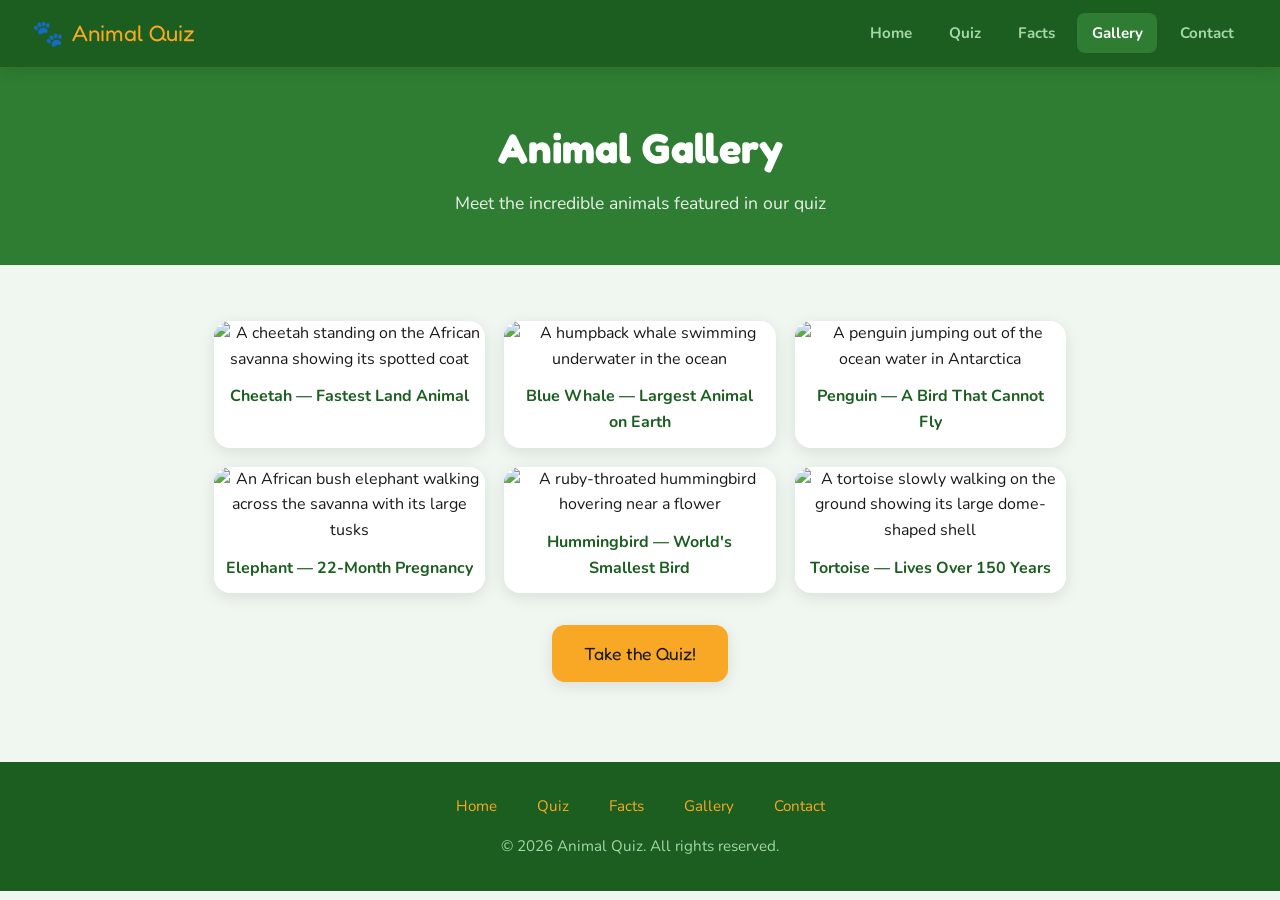
==== Animal Quiz/gallery.html @ c36a46c0 "Add files via upload" ====
<!DOCTYPE html>
<html lang="en">
<head>
   <meta charset="UTF-8">
   <meta name="viewport" content="width=device-width, initial-scale=1.0">
   <meta name="description" content="Explore our animal photo gallery featuring cheetahs, whales, penguins, tortoises, and more amazing creatures from around the world.">
   <title>Animal Quiz - Animal Gallery</title>
   <link rel="stylesheet" href="styles.css">
</head>
<body>

   <nav aria-label="Main navigation">
      <a href="index.html" class="nav-logo" aria-label="Animal Quiz Home">
         <span class="logo-icon">🐾</span>
         <span>Animal Quiz</span>
      </a>
      <ul class="nav-links">
         <li><a href="index.html">Home</a></li>
         <li><a href="quiz.html">Quiz</a></li>
         <li><a href="facts.html">Facts</a></li>
         <li><a href="gallery.html" class="active" aria-current="page">Gallery</a></li>
         <li><a href="contact.html">Contact</a></li>
      </ul>
   </nav>

   <main>
      <div class="page-header">
         <h1>Animal Gallery</h1>
         <p>Meet the incredible animals featured in our quiz</p>
      </div>

      <div class="container">

         <div class="gallery-grid" aria-label="Animal photo gallery">

            <div class="gallery-item">
               <img src="https://upload.wikimedia.org/wikipedia/commons/thumb/0/09/TheCheetah.jpg/320px-TheCheetah.jpg"
                    alt="A cheetah standing on the African savanna showing its spotted coat"
                    width="320" height="180">
               <p>Cheetah — Fastest Land Animal</p>
            </div>

            <div class="gallery-item">
               <img src="https://upload.wikimedia.org/wikipedia/commons/thumb/1/1c/Humpback_whales_in_singing_position.jpg/320px-Humpback_whales_in_singing_position.jpg"
                    alt="A humpback whale swimming underwater in the ocean"
                    width="320" height="180">
               <p>Blue Whale — Largest Animal on Earth</p>
            </div>

            <div class="gallery-item">
               <img src="https://upload.wikimedia.org/wikipedia/commons/thumb/d/d3/Penguin_in_Antarctica_jumping_out_of_the_water.jpg/320px-Penguin_in_antarctica_jumping_out_of_the_water.jpg"
                    alt="A penguin jumping out of the ocean water in Antarctica"
                    width="320" height="180">
               <p>Penguin — A Bird That Cannot Fly</p>
            </div>

            <div class="gallery-item">
               <img src="https://upload.wikimedia.org/wikipedia/commons/thumb/3/37/African_Bush_Elephant.jpg/320px-African_Bush_Elephant.jpg"
                    alt="An African bush elephant walking across the savanna with its large tusks"
                    width="320" height="180">
               <p>Elephant — 22-Month Pregnancy</p>
            </div>

            <div class="gallery-item">
               <img src="https://upload.wikimedia.org/wikipedia/commons/thumb/b/b2/Fugl.jpg/320px-Fugl.jpg"
                    alt="A ruby-throated hummingbird hovering near a flower"
                    width="320" height="180">
               <p>Hummingbird — World's Smallest Bird</p>
            </div>

            <div class="gallery-item">
               <img src="https://upload.wikimedia.org/wikipedia/commons/thumb/4/45/GoldenTabbyTiger10.jpg/320px-GoldenTabbyTiger10.jpg"
                    alt="A tortoise slowly walking on the ground showing its large dome-shaped shell"
                    width="320" height="180">
               <p>Tortoise — Lives Over 150 Years</p>
            </div>

         </div>

         <div style="text-align:center; margin-top:2rem;">
            <a href="quiz.html" class="btn btn-yellow" aria-label="Take the animal quiz">Take the Quiz!</a>
         </div>

      </div>
   </main>

   <footer>
      <div class="footer-links">
         <a href="index.html">Home</a>
         <a href="quiz.html">Quiz</a>
         <a href="facts.html">Facts</a>
         <a href="gallery.html">Gallery</a>
         <a href="contact.html">Contact</a>
      </div>
      <p>&copy; 2026 Animal Quiz. All rights reserved.</p>
   </footer>

</body>
</html>
---- Animal Quiz/styles.css ----
@import url('https://fonts.googleapis.com/css2?family=Fredoka+One&family=Nunito:wght@400;600;700&display=swap');

:root {
   --green: #2e7d32;
   --green-light: #4caf50;
   --green-dark: #1b5e20;
   --yellow: #f9a825;
   --yellow-light: #fdd835;
   --red: #c62828;
   --red-light: #ef9a9a;
   --white: #ffffff;
   --bg: #f0f7f0;
   --text: #1a1a1a;
   --text-muted: #555555;
   --card: #ffffff;
   --shadow: 0 4px 16px rgba(0,0,0,0.10);
   --radius: 1rem;
}

* { box-sizing: border-box; margin: 0; padding: 0; }

body {
   font-family: 'Nunito', sans-serif;
   background: var(--bg);
   color: var(--text);
   min-height: 100vh;
   line-height: 1.6;
   font-size: 1rem;
}

/* ── NAVIGATION ── */
nav {
   background: var(--green-dark);
   padding: 0 2rem;
   display: flex;
   align-items: center;
   justify-content: space-between;
   box-shadow: var(--shadow);
   position: sticky;
   top: 0;
   z-index: 100;
}

.nav-logo {
   display: flex;
   align-items: center;
   gap: 0.5rem;
   text-decoration: none;
   padding: 0.8rem 0;
}

.nav-logo span {
   font-family: 'Fredoka One', cursive;
   font-size: 1.4rem;
   color: var(--yellow);
}

.nav-logo .logo-icon {
   font-size: 1.6rem;
}

.nav-links {
   list-style: none;
   display: flex;
   gap: 0.5rem;
}

.nav-links a {
   color: #a5d6a7;
   text-decoration: none;
   font-weight: 700;
   font-size: 0.95rem;
   padding: 0.5rem 0.9rem;
   border-radius: 0.5rem;
   transition: background 0.2s, color 0.2s;
   display: block;
}

.nav-links a:hover,
.nav-links a.active {
   background: var(--green);
   color: var(--white);
}

/* ── FOOTER ── */
footer {
   background: var(--green-dark);
   color: #a5d6a7;
   text-align: center;
   padding: 2rem 1rem;
   margin-top: 3rem;
   font-size: 0.95rem;
}

footer a {
   color: var(--yellow);
   text-decoration: none;
   margin: 0 0.5rem;
}

footer a:hover { text-decoration: underline; }

.footer-links {
   display: flex;
   justify-content: center;
   gap: 1.5rem;
   margin-bottom: 1rem;
   flex-wrap: wrap;
}

/* ── PAGE HEADER ── */
.page-header {
   background: var(--green);
   color: var(--white);
   text-align: center;
   padding: 3rem 2rem;
}

.page-header h1 {
   font-family: 'Fredoka One', cursive;
   font-size: 2.6rem;
   margin-bottom: 0.5rem;
}

.page-header p {
   font-size: 1.1rem;
   opacity: 0.9;
}

/* ── CONTAINER ── */
.container {
   max-width: 900px;
   margin: 0 auto;
   padding: 2rem 1.5rem;
}

/* ── CARDS ── */
.card {
   background: var(--card);
   border-radius: var(--radius);
   padding: 1.5rem;
   box-shadow: var(--shadow);
   margin-bottom: 1.5rem;
}

/* ── BUTTONS ── */
.btn {
   display: inline-block;
   padding: 0.9rem 2rem;
   background: var(--green);
   color: var(--white);
   font-family: 'Fredoka One', cursive;
   font-size: 1.1rem;
   border: none;
   border-radius: 0.8rem;
   cursor: pointer;
   text-decoration: none;
   transition: background 0.2s, transform 0.1s;
   box-shadow: var(--shadow);
}

.btn:hover, .btn:focus {
   background: var(--green-dark);
   transform: scale(1.02);
   outline: 3px solid var(--yellow);
}

.btn-yellow {
   background: var(--yellow);
   color: var(--text);
}

.btn-yellow:hover, .btn-yellow:focus {
   background: var(--yellow-light);
   outline: 3px solid var(--green-dark);
}

/* ── FORMS ── */
.form-group {
   margin-bottom: 1.2rem;
}

.form-group label {
   display: block;
   font-weight: 700;
   margin-bottom: 0.4rem;
   color: var(--green-dark);
}

.form-group input,
.form-group textarea,
.form-group select {
   width: 100%;
   padding: 0.75rem 1rem;
   border: 2px solid #c8e6c9;
   border-radius: 0.6rem;
   font-family: 'Nunito', sans-serif;
   font-size: 1rem;
   color: var(--text);
   background: var(--white);
   transition: border-color 0.2s;
}

.form-group input:focus,
.form-group textarea:focus,
.form-group select:focus {
   outline: none;
   border-color: var(--green);
}

.form-group input.error,
.form-group textarea.error {
   border-color: var(--red);
}

.error-msg {
   color: var(--red);
   font-size: 0.88rem;
   margin-top: 0.3rem;
   display: none;
}

.error-msg.visible { display: block; }

.success-msg {
   background: #c8e6c9;
   color: var(--green-dark);
   padding: 1rem 1.5rem;
   border-radius: 0.6rem;
   font-weight: 700;
   display: none;
   margin-top: 1rem;
}

.success-msg.visible { display: block; }

/* ── TABLE ── */
table {
   width: 100%;
   border-collapse: collapse;
   font-size: 1rem;
}

th {
   background: var(--green);
   color: var(--white);
   padding: 0.75rem 1rem;
   text-align: left;
   font-weight: 700;
}

td {
   padding: 0.75rem 1rem;
   border-bottom: 1px solid #e0e0e0;
}

tr:nth-child(even) td { background: #f9fbe7; }
tr:hover td { background: #e8f5e9; }

/* ── LISTS ── */
.animal-list {
   list-style: none;
   padding: 0;
}

.animal-list li {
   padding: 0.6rem 0;
   border-bottom: 1px solid #e8f5e9;
   display: flex;
   align-items: center;
   gap: 0.6rem;
   font-size: 1rem;
}

.animal-list li::before {
   content: "🐾";
   font-size: 1rem;
}

/* ── GALLERY ── */
.gallery-grid {
   display: grid;
   grid-template-columns: repeat(auto-fit, minmax(220px, 1fr));
   gap: 1.2rem;
   margin-top: 1.5rem;
}

.gallery-item {
   background: var(--card);
   border-radius: var(--radius);
   overflow: hidden;
   box-shadow: var(--shadow);
   text-align: center;
}

.gallery-item img {
   width: 100%;
   height: 180px;
   object-fit: cover;
}

.gallery-item p {
   padding: 0.75rem;
   font-weight: 700;
   color: var(--green-dark);
}

/* ── HERO (home) ── */
.hero {
   background: var(--green);
   color: var(--white);
   text-align: center;
   padding: 4rem 2rem;
}

.hero h1 {
   font-family: 'Fredoka One', cursive;
   font-size: 3rem;
   margin-bottom: 1rem;
}

.hero p {
   font-size: 1.2rem;
   margin-bottom: 2rem;
   opacity: 0.9;
   max-width: 600px;
   margin-left: auto;
   margin-right: auto;
}

.feature-grid {
   display: grid;
   grid-template-columns: repeat(auto-fit, minmax(200px, 1fr));
   gap: 1.2rem;
   margin: 2rem 0;
}

.feature-card {
   background: var(--card);
   border-radius: var(--radius);
   padding: 1.5rem 1rem;
   text-align: center;
   box-shadow: var(--shadow);
   border-top: 5px solid var(--green-light);
}

.feature-card h3 {
   font-family: 'Fredoka One', cursive;
   font-size: 1.3rem;
   color: var(--green-dark);
   margin-bottom: 0.5rem;
}

.feature-card p {
   color: var(--text-muted);
   font-size: 0.95rem;
}

/* ── QUIZ STYLES ── */
.quiz-wrapper {
   max-width: 700px;
   margin: 2rem auto;
   padding: 0 1.5rem;
}

#progress-bar-container {
   background: #c8e6c9;
   border-radius: 2rem;
   height: 1.2rem;
   margin-bottom: 1rem;
   overflow: hidden;
}

#progress-bar {
   height: 100%;
   background: var(--green);
   border-radius: 2rem;
   transition: width 0.4s ease;
   width: 0%;
}

#progress-label {
   text-align: center;
   font-size: 0.95rem;
   font-weight: 600;
   color: var(--green-dark);
   margin-bottom: 1rem;
}

#question-box {
   background: var(--green);
   color: var(--white);
   border-radius: 1.2rem;
   padding: 2rem 1.5rem;
   text-align: center;
   font-family: 'Fredoka One', cursive;
   font-size: 1.5rem;
   margin-bottom: 1.5rem;
   box-shadow: var(--shadow);
   min-height: 100px;
   display: flex;
   align-items: center;
   justify-content: center;
}

#feedback {
   text-align: center;
   font-size: 1.1rem;
   font-weight: 700;
   min-height: 1.8rem;
   margin-bottom: 0.8rem;
   border-radius: 0.5rem;
   padding: 0.3rem 1rem;
}

.feedback-correct { color: var(--green-dark); background: #c8e6c9; }
.feedback-incorrect { color: var(--red); background: var(--red-light); }

#choices {
   display: flex;
   flex-direction: column;
   gap: 0.85rem;
}

.choice-btn {
   width: 100%;
   padding: 1rem 1.5rem;
   background: var(--card);
   border: 2px solid #c8e6c9;
   border-radius: 0.9rem;
   font-family: 'Nunito', sans-serif;
   font-size: 1.1rem;
   font-weight: 700;
   color: var(--text);
   cursor: pointer;
   text-align: left;
   transition: background 0.15s, border-color 0.15s, transform 0.1s;
   box-shadow: var(--shadow);
}

.choice-btn:hover:not(:disabled), .choice-btn:focus:not(:disabled) {
   background: #e8f5e9;
   border-color: var(--green);
   transform: scale(1.01);
   outline: 3px solid var(--green-dark);
}

.choice-btn.correct { background: #c8e6c9; border-color: var(--green-dark); color: var(--green-dark); }
.choice-btn.incorrect { background: var(--red-light); border-color: var(--red); color: var(--red); }
.choice-btn:disabled { cursor: default; }

#next-btn {
   display: none;
   margin: 1.2rem auto 0;
   padding: 0.8rem 2.5rem;
   background: var(--green);
   color: var(--white);
   font-family: 'Fredoka One', cursive;
   font-size: 1.2rem;
   border: none;
   border-radius: 0.8rem;
   cursor: pointer;
   box-shadow: var(--shadow);
   transition: background 0.2s;
}

#next-btn:hover, #next-btn:focus {
   background: var(--green-dark);
   outline: 3px solid var(--yellow);
}

.result-cards {
   display: flex;
   gap: 1.5rem;
   justify-content: center;
   margin: 2rem 0;
}

.result-card {
   flex: 1;
   background: var(--card);
   border-radius: var(--radius);
   padding: 1.5rem 1rem;
   text-align: center;
   box-shadow: var(--shadow);
}

.result-card.correct-card { border-top: 5px solid var(--green-light); }
.result-card.incorrect-card { border-top: 5px solid var(--red); }

.result-num {
   font-family: 'Fredoka One', cursive;
   font-size: 2.5rem;
}

.correct-card .result-num { color: var(--green-dark); }
.incorrect-card .result-num { color: var(--red); }

#score-display {
   font-family: 'Fredoka One', cursive;
   font-size: 3rem;
   color: var(--green-dark);
   margin-top: 0.5rem;
}

/* ── RESPONSIVE ── */
@media (max-width: 600px) {
   .hero h1 { font-size: 2rem; }
   .page-header h1 { font-size: 1.8rem; }
   .nav-links { gap: 0.2rem; }
   .nav-links a { font-size: 0.85rem; padding: 0.5rem 0.6rem; }
   .result-cards { flex-direction: column; }
   #question-box { font-size: 1.2rem; }
   .gallery-grid { grid-template-columns: 1fr 1fr; }
}
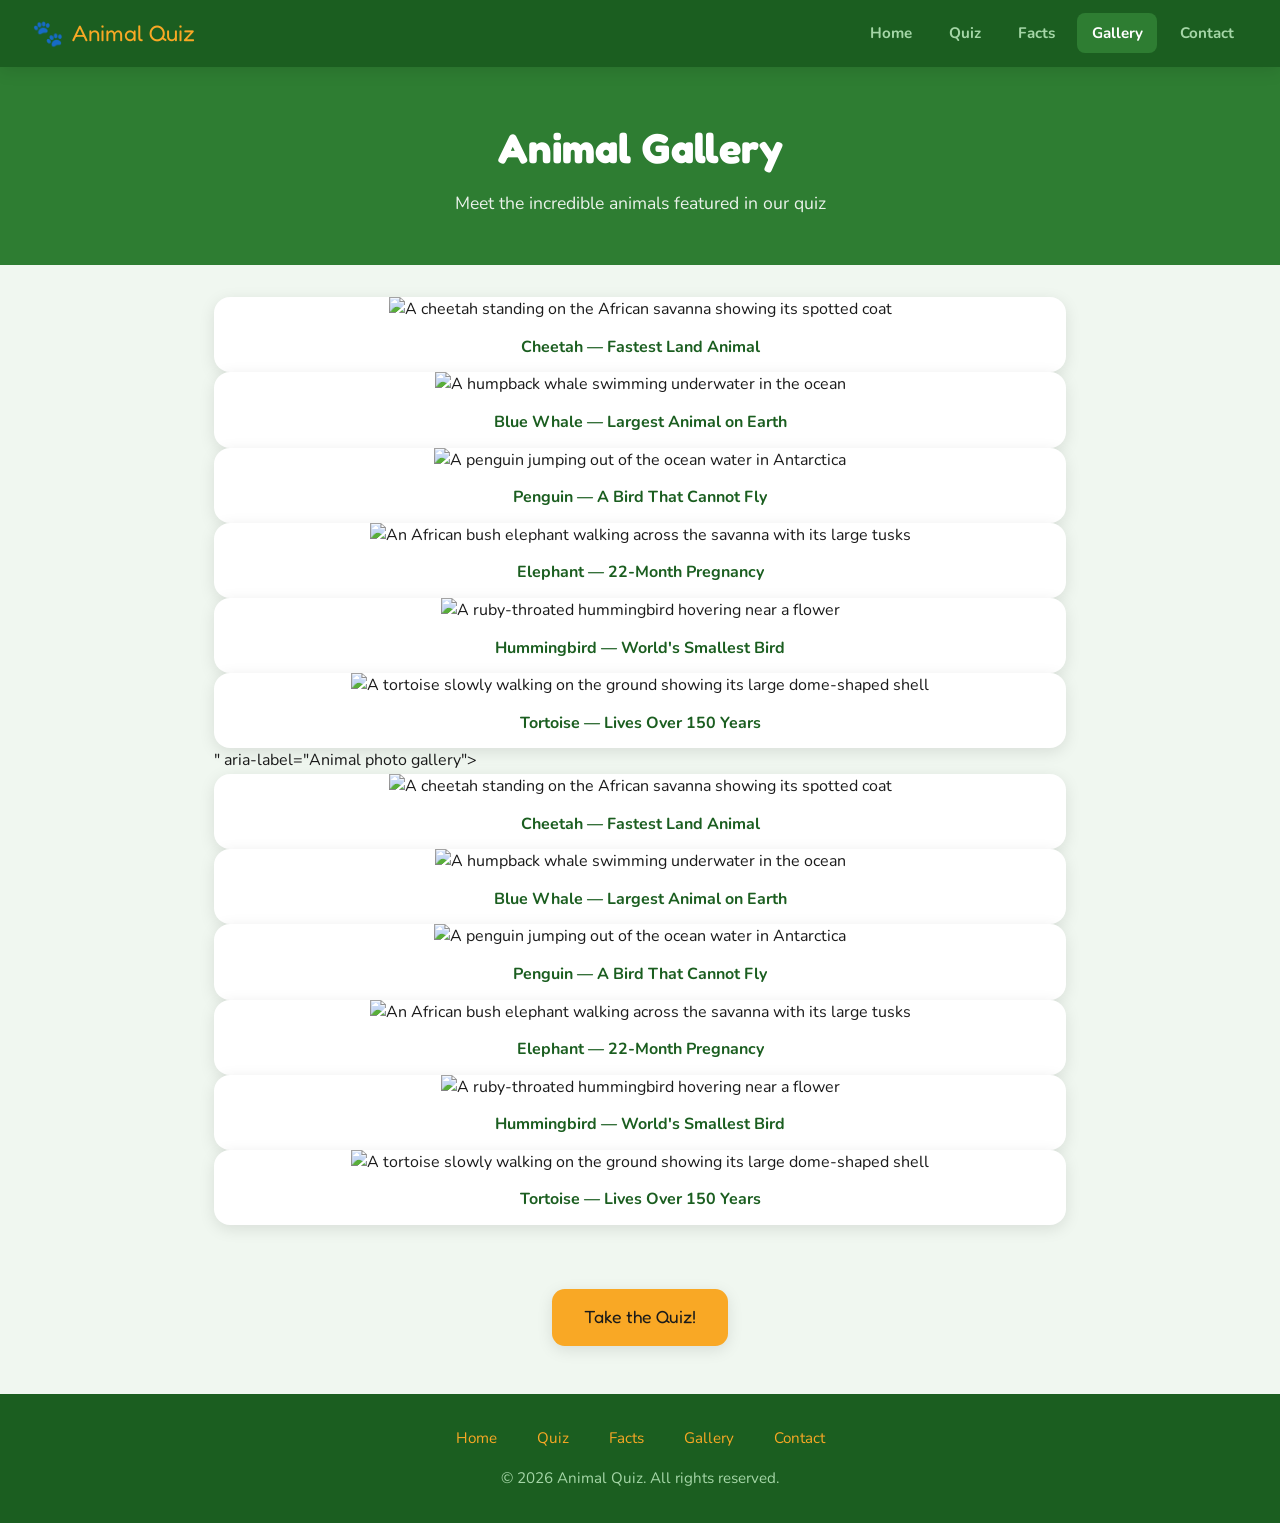
==== commit 273fae1a: "Add files via upload" ====
--- a/Animal Quiz/gallery.html
+++ b/Animal Quiz/gallery.html
@@ -1,99 +1,143 @@
-<!DOCTYPE html>
-<html lang="en">
-<head>
-   <meta charset="UTF-8">
-   <meta name="viewport" content="width=device-width, initial-scale=1.0">
-   <meta name="description" content="Explore our animal photo gallery featuring cheetahs, whales, penguins, tortoises, and more amazing creatures from around the world.">
-   <title>Animal Quiz - Animal Gallery</title>
-   <link rel="stylesheet" href="styles.css">
-</head>
-<body>
-
-   <nav aria-label="Main navigation">
-      <a href="index.html" class="nav-logo" aria-label="Animal Quiz Home">
-         <span class="logo-icon">🐾</span>
-         <span>Animal Quiz</span>
-      </a>
-      <ul class="nav-links">
-         <li><a href="index.html">Home</a></li>
-         <li><a href="quiz.html">Quiz</a></li>
-         <li><a href="facts.html">Facts</a></li>
-         <li><a href="gallery.html" class="active" aria-current="page">Gallery</a></li>
-         <li><a href="contact.html">Contact</a></li>
-      </ul>
-   </nav>
-
-   <main>
-      <div class="page-header">
-         <h1>Animal Gallery</h1>
-         <p>Meet the incredible animals featured in our quiz</p>
-      </div>
-
-      <div class="container">
-
-         <div class="gallery-grid" aria-label="Animal photo gallery">
-
-            <div class="gallery-item">
-               <img src="https://upload.wikimedia.org/wikipedia/commons/thumb/0/09/TheCheetah.jpg/320px-TheCheetah.jpg"
-                    alt="A cheetah standing on the African savanna showing its spotted coat"
-                    width="320" height="180">
-               <p>Cheetah — Fastest Land Animal</p>
-            </div>
-
-            <div class="gallery-item">
-               <img src="https://upload.wikimedia.org/wikipedia/commons/thumb/1/1c/Humpback_whales_in_singing_position.jpg/320px-Humpback_whales_in_singing_position.jpg"
-                    alt="A humpback whale swimming underwater in the ocean"
-                    width="320" height="180">
-               <p>Blue Whale — Largest Animal on Earth</p>
-            </div>
-
-            <div class="gallery-item">
-               <img src="https://upload.wikimedia.org/wikipedia/commons/thumb/d/d3/Penguin_in_Antarctica_jumping_out_of_the_water.jpg/320px-Penguin_in_antarctica_jumping_out_of_the_water.jpg"
-                    alt="A penguin jumping out of the ocean water in Antarctica"
-                    width="320" height="180">
-               <p>Penguin — A Bird That Cannot Fly</p>
-            </div>
-
-            <div class="gallery-item">
-               <img src="https://upload.wikimedia.org/wikipedia/commons/thumb/3/37/African_Bush_Elephant.jpg/320px-African_Bush_Elephant.jpg"
-                    alt="An African bush elephant walking across the savanna with its large tusks"
-                    width="320" height="180">
-               <p>Elephant — 22-Month Pregnancy</p>
-            </div>
-
-            <div class="gallery-item">
-               <img src="https://upload.wikimedia.org/wikipedia/commons/thumb/b/b2/Fugl.jpg/320px-Fugl.jpg"
-                    alt="A ruby-throated hummingbird hovering near a flower"
-                    width="320" height="180">
-               <p>Hummingbird — World's Smallest Bird</p>
-            </div>
-
-            <div class="gallery-item">
-               <img src="https://upload.wikimedia.org/wikipedia/commons/thumb/4/45/GoldenTabbyTiger10.jpg/320px-GoldenTabbyTiger10.jpg"
-                    alt="A tortoise slowly walking on the ground showing its large dome-shaped shell"
-                    width="320" height="180">
-               <p>Tortoise — Lives Over 150 Years</p>
-            </div>
-
-         </div>
-
-         <div style="text-align:center; margin-top:2rem;">
-            <a href="quiz.html" class="btn btn-yellow" aria-label="Take the animal quiz">Take the Quiz!</a>
-         </div>
-
-      </div>
-   </main>
-
-   <footer>
-      <div class="footer-links">
-         <a href="index.html">Home</a>
-         <a href="quiz.html">Quiz</a>
-         <a href="facts.html">Facts</a>
-         <a href="gallery.html">Gallery</a>
-         <a href="contact.html">Contact</a>
-      </div>
-      <p>&copy; 2026 Animal Quiz. All rights reserved.</p>
-   </footer>
-
-</body>
-</html>
+<!DOCTYPE html>
+<html lang="en">
+<head>
+   <meta charset="UTF-8">
+   <meta name="viewport" content="width=device-width, initial-scale=1.0">
+   <meta name="description" content="Explore our animal photo gallery featuring cheetahs, whales, penguins, tortoises, and more amazing creatures from around the world.">
+   <title>Animal Quiz - Animal Gallery</title>
+   <link rel="stylesheet" href="styles.css">
+</head>
+<body>
+
+   <nav aria-label="Main navigation">
+      <a href="index.html" class="nav-logo" aria-label="Animal Quiz Home">
+         <span class="logo-icon">🐾</span>
+         <span>Animal Quiz</span>
+      </a>
+      <ul class="nav-links">
+         <li><a href="index.html">Home</a></li>
+         <li><a href="quiz.html">Quiz</a></li>
+         <li><a href="facts.html">Facts</a></li>
+         <li><a href="gallery.html" class="active" aria-current="page">Gallery</a></li>
+         <li><a href="contact.html">Contact</a></li>
+      </ul>
+   </nav>
+
+   <main>
+      <div class="page-header">
+         <h1>Animal Gallery</h1>
+         <p>Meet the incredible animals featured in our quiz</p>
+      </div>
+
+      <div class="container">
+
+         <div class="<div class="gallery-grid" aria-label="Animal photo gallery">
+
+   <div class="gallery-item">
+      <img src="https://upload.wikimedia.org/wikipedia/commons/0/09/TheCheetah.jpg"
+           alt="A cheetah standing on the African savanna showing its spotted coat"
+           width="320" height="180">
+      <p>Cheetah — Fastest Land Animal</p>
+   </div>
+
+   <div class="gallery-item">
+      <img src="https://upload.wikimedia.org/wikipedia/commons/1/1c/Humpback_whales_in_singing_position.jpg"
+           alt="A humpback whale swimming underwater in the ocean"
+           width="320" height="180">
+      <p>Blue Whale — Largest Animal on Earth</p>
+   </div>
+
+   <div class="gallery-item">
+      <img src="https://upload.wikimedia.org/wikipedia/commons/d/d3/Penguin_in_Antarctica_jumping_out_of_the_water.jpg"
+           alt="A penguin jumping out of the ocean water in Antarctica"
+           width="320" height="180">
+      <p>Penguin — A Bird That Cannot Fly</p>
+   </div>
+
+   <div class="gallery-item">
+      <img src="https://upload.wikimedia.org/wikipedia/commons/3/37/African_Bush_Elephant.jpg"
+           alt="An African bush elephant walking across the savanna with its large tusks"
+           width="320" height="180">
+      <p>Elephant — 22-Month Pregnancy</p>
+   </div>
+
+   <div class="gallery-item">
+      <img src="https://upload.wikimedia.org/wikipedia/commons/b/b2/Fugl.jpg"
+           alt="A ruby-throated hummingbird hovering near a flower"
+           width="320" height="180">
+      <p>Hummingbird — World's Smallest Bird</p>
+   </div>
+
+   <div class="gallery-item">
+      <img src="https://upload.wikimedia.org/wikipedia/commons/b/b6/Geochelone_elegans_01.jpg"
+           alt="A tortoise slowly walking on the ground showing its large dome-shaped shell"
+           width="320" height="180">
+      <p>Tortoise — Lives Over 150 Years</p>
+   </div>
+
+</div>" aria-label="Animal photo gallery">
+
+            <div class="gallery-item">
+               <img src="https://images.unsplash.com/photo-1589656966895-2f33e7653819?w=320"
+                    alt="A cheetah standing on the African savanna showing its spotted coat"
+                    width="320" height="180">
+               <p>Cheetah — Fastest Land Animal</p>
+            </div>
+
+            <div class="gallery-item">
+               <img src="https://images.unsplash.com/photo-1568430462989-44163eb1752f?w=320"
+                    alt="A humpback whale swimming underwater in the ocean"
+                    width="320" height="180">
+               <p>Blue Whale — Largest Animal on Earth</p>
+            </div>
+
+            <div class="gallery-item">
+               <img src="https://images.unsplash.com/photo-1598439210625-5067c578f3f6?w=320"
+                    alt="A penguin jumping out of the ocean water in Antarctica"
+                    width="320" height="180">
+               <p>Penguin — A Bird That Cannot Fly</p>
+            </div>
+
+            <div class="gallery-item">
+               <img src="https://images.unsplash.com/photo-1557050543-4d5f4e07ef46?w=320"
+                    alt="An African bush elephant walking across the savanna with its large tusks"
+                    width="320" height="180">
+               <p>Elephant — 22-Month Pregnancy</p>
+            </div>
+
+            <div class="gallery-item">
+               <img src="https://images.unsplash.com/photo-1444464666168-49d633b86797?w=320"
+                    alt="A ruby-throated hummingbird hovering near a flower"
+                    width="320" height="180">
+               <p>Hummingbird — World's Smallest Bird</p>
+            </div>
+
+            <div class="gallery-item">
+               <img src="https://images.unsplash.com/photo-1437622368342-7a3d73a34c8f?w=320"
+                    alt="A tortoise slowly walking on the ground showing its large dome-shaped shell"
+                    width="320" height="180">
+               <p>Tortoise — Lives Over 150 Years</p>
+            </div>
+
+         </div>
+
+         <div style="text-align:center; margin-top:2rem;">
+            <a href="quiz.html" class="btn btn-yellow" aria-label="Take the animal quiz">Take the Quiz!</a>
+         </div>
+
+      </div>
+   </main>
+
+   <footer>
+      <div class="footer-links">
+         <a href="index.html">Home</a>
+         <a href="quiz.html">Quiz</a>
+         <a href="facts.html">Facts</a>
+         <a href="gallery.html">Gallery</a>
+         <a href="contact.html">Contact</a>
+      </div>
+      <p>&copy; 2026 Animal Quiz. All rights reserved.</p>
+   </footer>
+
+</body>
+</html>
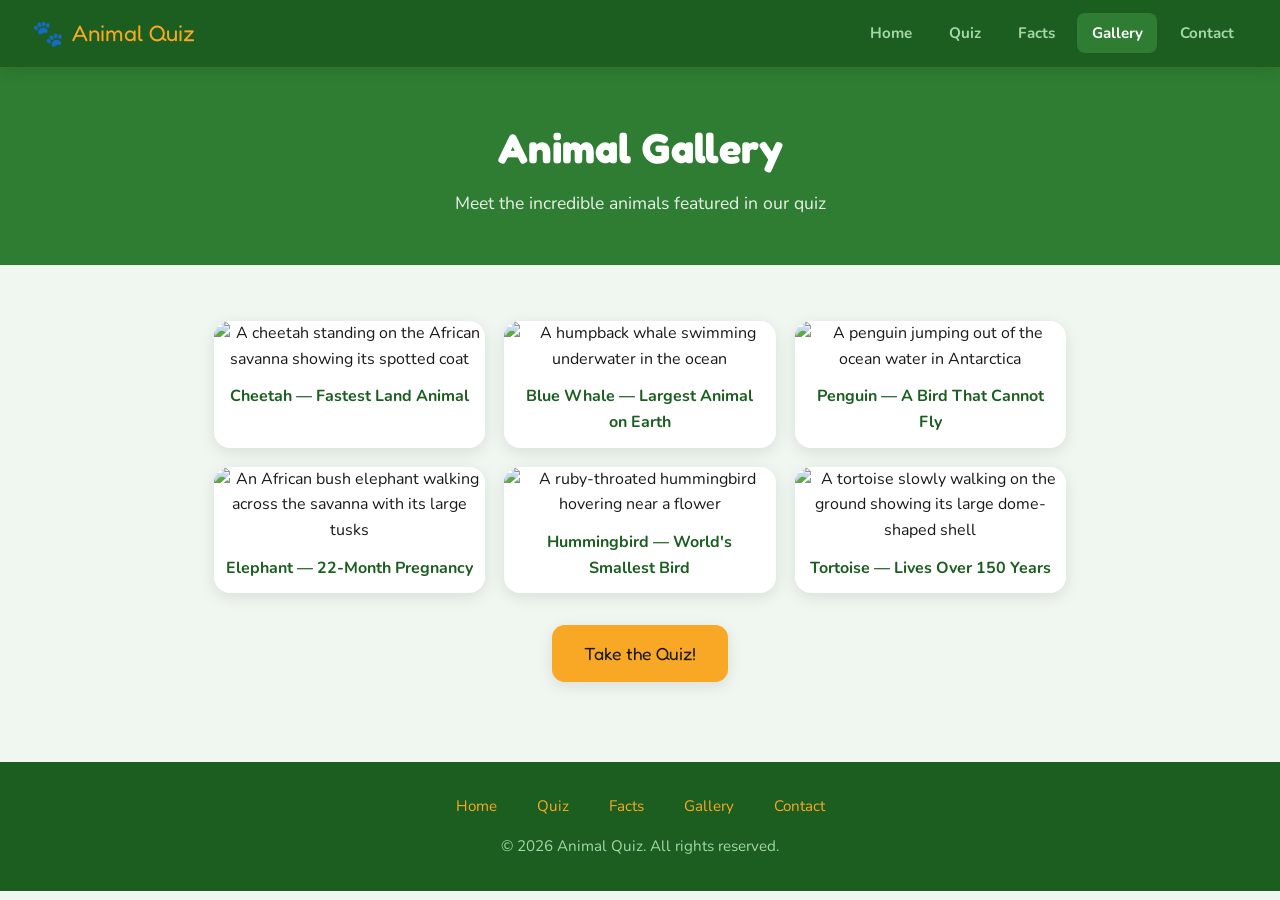
==== commit e326a502: "Add files via upload" ====
--- a/Animal Quiz/gallery.html
+++ b/Animal Quiz/gallery.html
@@ -31,89 +31,45 @@
 
       <div class="container">
 
-         <div class="<div class="gallery-grid" aria-label="Animal photo gallery">
-
-   <div class="gallery-item">
-      <img src="https://upload.wikimedia.org/wikipedia/commons/0/09/TheCheetah.jpg"
-           alt="A cheetah standing on the African savanna showing its spotted coat"
-           width="320" height="180">
-      <p>Cheetah — Fastest Land Animal</p>
-   </div>
-
-   <div class="gallery-item">
-      <img src="https://upload.wikimedia.org/wikipedia/commons/1/1c/Humpback_whales_in_singing_position.jpg"
-           alt="A humpback whale swimming underwater in the ocean"
-           width="320" height="180">
-      <p>Blue Whale — Largest Animal on Earth</p>
-   </div>
-
-   <div class="gallery-item">
-      <img src="https://upload.wikimedia.org/wikipedia/commons/d/d3/Penguin_in_Antarctica_jumping_out_of_the_water.jpg"
-           alt="A penguin jumping out of the ocean water in Antarctica"
-           width="320" height="180">
-      <p>Penguin — A Bird That Cannot Fly</p>
-   </div>
-
-   <div class="gallery-item">
-      <img src="https://upload.wikimedia.org/wikipedia/commons/3/37/African_Bush_Elephant.jpg"
-           alt="An African bush elephant walking across the savanna with its large tusks"
-           width="320" height="180">
-      <p>Elephant — 22-Month Pregnancy</p>
-   </div>
-
-   <div class="gallery-item">
-      <img src="https://upload.wikimedia.org/wikipedia/commons/b/b2/Fugl.jpg"
-           alt="A ruby-throated hummingbird hovering near a flower"
-           width="320" height="180">
-      <p>Hummingbird — World's Smallest Bird</p>
-   </div>
-
-   <div class="gallery-item">
-      <img src="https://upload.wikimedia.org/wikipedia/commons/b/b6/Geochelone_elegans_01.jpg"
-           alt="A tortoise slowly walking on the ground showing its large dome-shaped shell"
-           width="320" height="180">
-      <p>Tortoise — Lives Over 150 Years</p>
-   </div>
-
-</div>" aria-label="Animal photo gallery">
+         <div class="gallery-grid" aria-label="Animal photo gallery">
 
             <div class="gallery-item">
-               <img src="https://images.unsplash.com/photo-1589656966895-2f33e7653819?w=320"
+               <img src="https://upload.wikimedia.org/wikipedia/commons/0/09/TheCheetah.jpg"
                     alt="A cheetah standing on the African savanna showing its spotted coat"
                     width="320" height="180">
                <p>Cheetah — Fastest Land Animal</p>
             </div>
 
             <div class="gallery-item">
-               <img src="https://images.unsplash.com/photo-1568430462989-44163eb1752f?w=320"
+               <img src="https://upload.wikimedia.org/wikipedia/commons/1/1c/Humpback_whales_in_singing_position.jpg"
                     alt="A humpback whale swimming underwater in the ocean"
                     width="320" height="180">
                <p>Blue Whale — Largest Animal on Earth</p>
             </div>
 
             <div class="gallery-item">
-               <img src="https://images.unsplash.com/photo-1598439210625-5067c578f3f6?w=320"
+               <img src="https://upload.wikimedia.org/wikipedia/commons/d/d3/Penguin_in_Antarctica_jumping_out_of_the_water.jpg"
                     alt="A penguin jumping out of the ocean water in Antarctica"
                     width="320" height="180">
                <p>Penguin — A Bird That Cannot Fly</p>
             </div>
 
             <div class="gallery-item">
-               <img src="https://images.unsplash.com/photo-1557050543-4d5f4e07ef46?w=320"
+               <img src="https://upload.wikimedia.org/wikipedia/commons/3/37/African_Bush_Elephant.jpg"
                     alt="An African bush elephant walking across the savanna with its large tusks"
                     width="320" height="180">
                <p>Elephant — 22-Month Pregnancy</p>
             </div>
 
             <div class="gallery-item">
-               <img src="https://images.unsplash.com/photo-1444464666168-49d633b86797?w=320"
+               <img src="https://upload.wikimedia.org/wikipedia/commons/b/b2/Fugl.jpg"
                     alt="A ruby-throated hummingbird hovering near a flower"
                     width="320" height="180">
                <p>Hummingbird — World's Smallest Bird</p>
             </div>
 
             <div class="gallery-item">
-               <img src="https://images.unsplash.com/photo-1437622368342-7a3d73a34c8f?w=320"
+               <img src="https://upload.wikimedia.org/wikipedia/commons/b/b6/Geochelone_elegans_01.jpg"
                     alt="A tortoise slowly walking on the ground showing its large dome-shaped shell"
                     width="320" height="180">
                <p>Tortoise — Lives Over 150 Years</p>
@@ -140,4 +96,4 @@
    </footer>
 
 </body>
-</html>
+</html>
